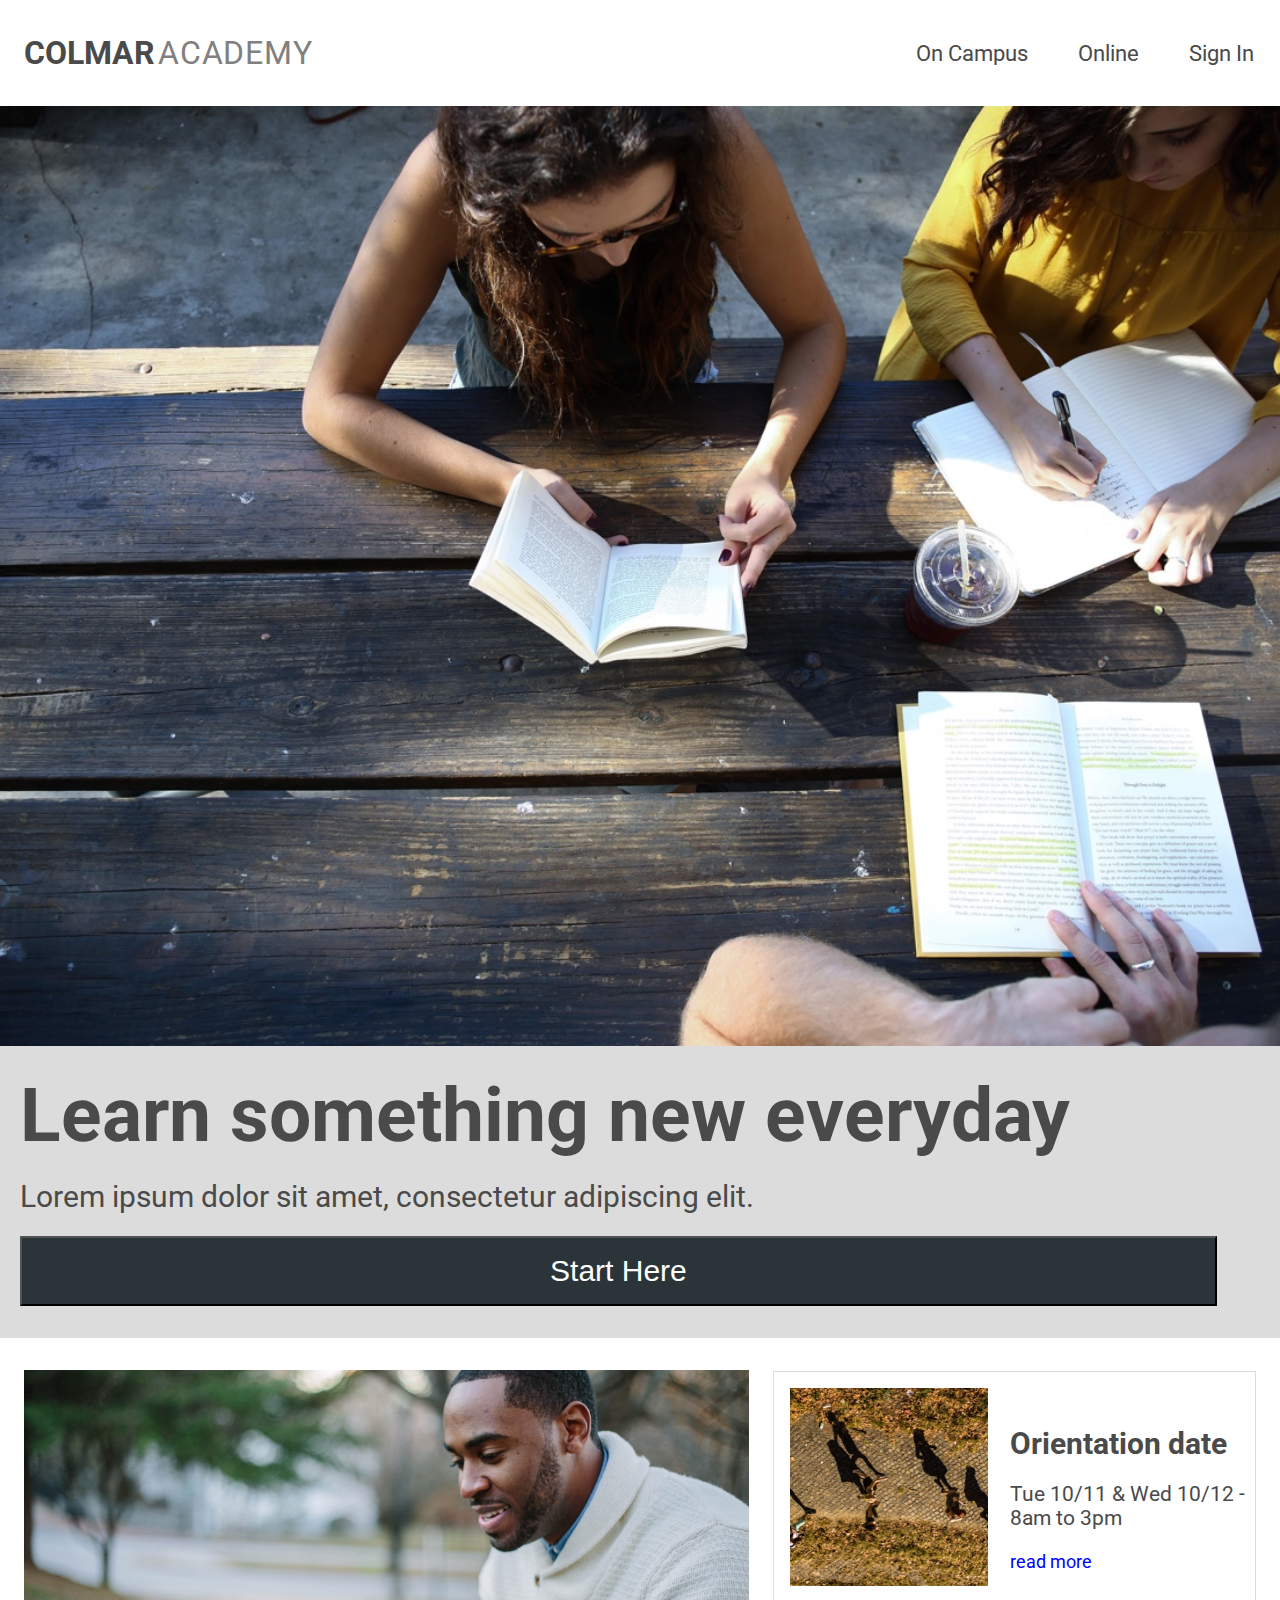
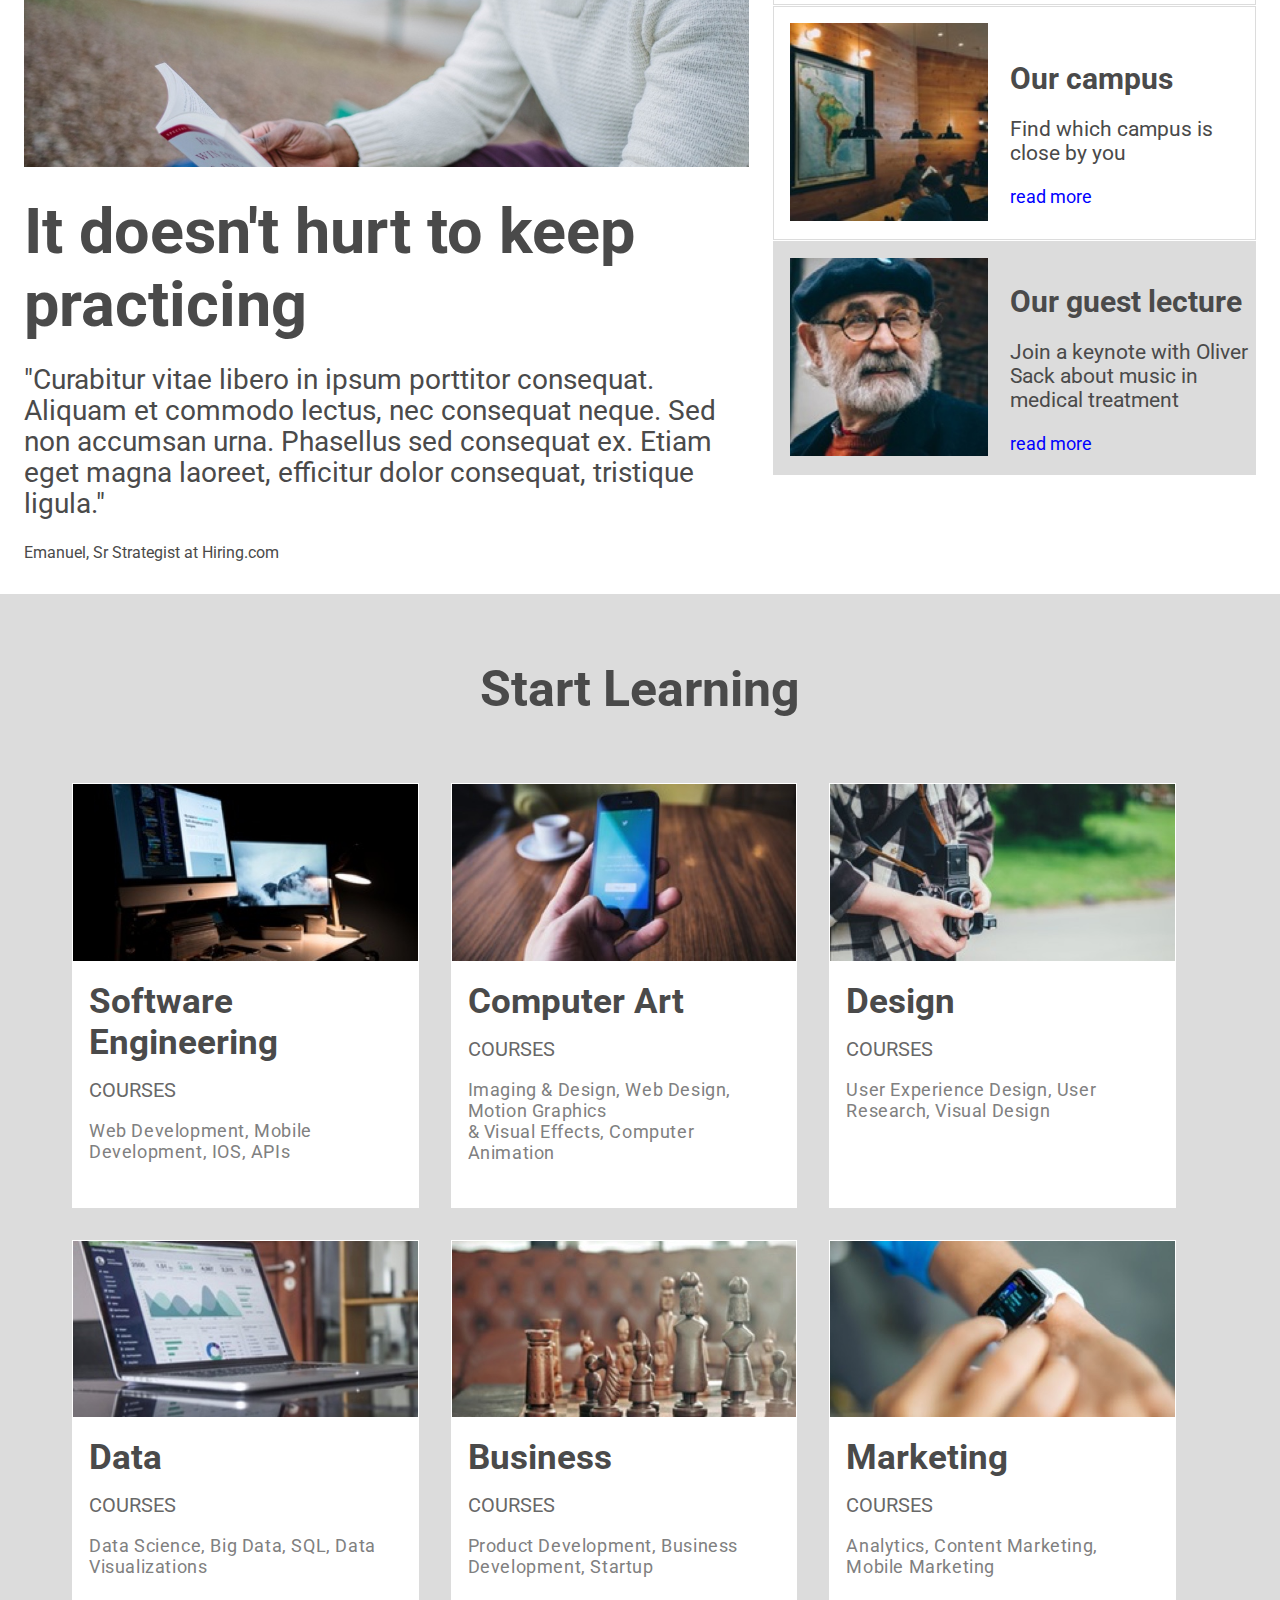
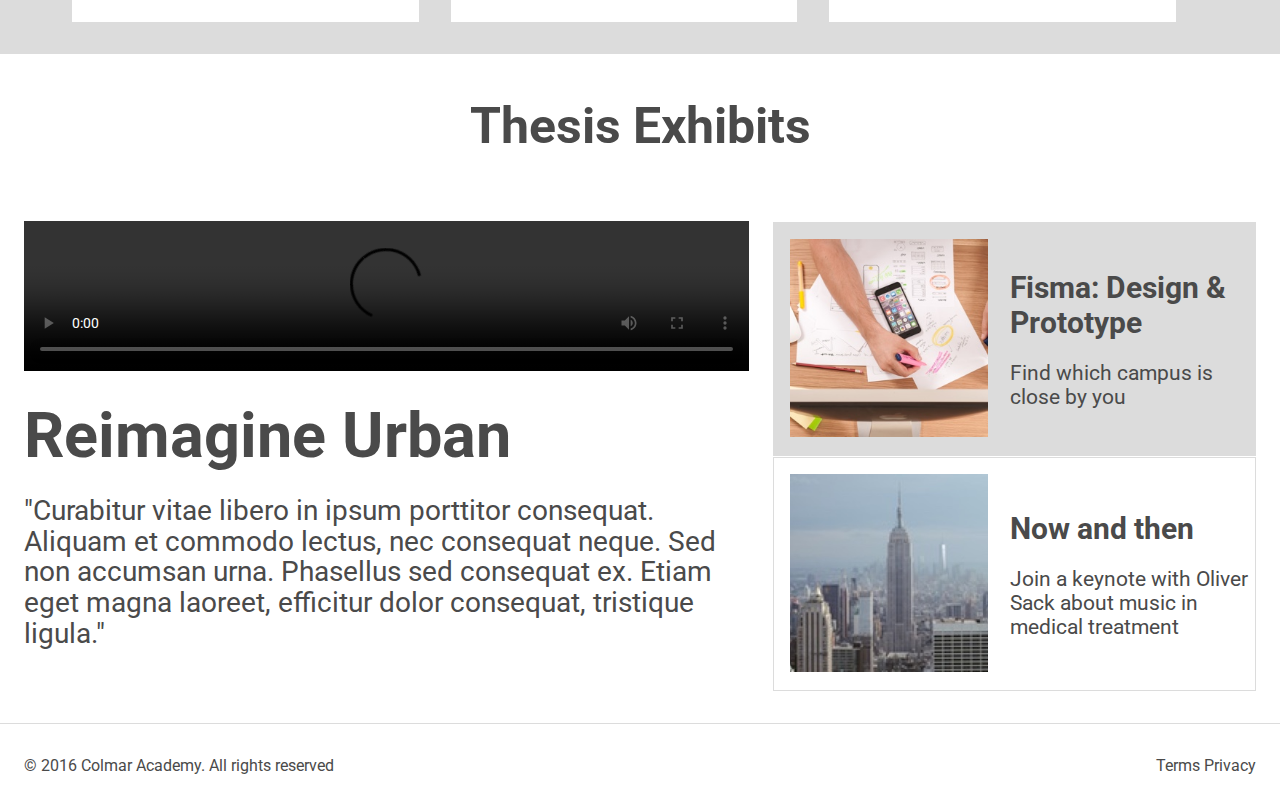
==== index.html @ 12da3f14 "first commit" ====
<!DOCTYPE html>
<html>
  <head>
    
    <title>Colmar Academy</title>
    <meta charset="UTF-8">
    <meta name="viewport" content="width=device-width,initial-scale=1">
  <link rel="stylesheet" href="style.css" type="text/css">
  <link href="https://fonts.googleapis.com/css?family=Roboto:100,300,400,500,700&display=swap" rel="stylesheet">
  </head>

  <body>
<div class="nav">
  <div class="nav-container">
    
<h1 class="nav-logo">
  COLMAR<span class="colmar-color">ACADEMY</span>
</h1>

      <ul>
       <li>On Campus</li>
       <li>Online</li>
       <li>Sign In</li>
      </ul>
    
</div>




<!--BANNER-->

   <div class="banner">
       <div class="banner-container">
           <div class="banner-image-box">
              <img class="banner-image" src="images/banner.jpg">
           </div>

           <div class="banner-text-box">
              <div>
                <h1 class="banner-text-title">Learn something new everyday</h1>
              </div>

              <div>
                <p class="banner-text-info">Lorem ipsum dolor sit amet, consectetur adipiscing elit.</p>
              </div>

              <div>
                <button class="banner-button">Start Here</button>
              </div> 
           </div>
       </div>
   </div>



<!--FIRST SECTION-->

<div class="first-section">
    <div class="first-section-container">
        <div class="subsection-one">
           <div class="subsection-one-img">
             <img class="info-main-image" src="images/information-main.jpg">
           </div>
           <div class="subsection-one-text">
               <div class="title-div">
                   <h1 class="text-title">It doesn't hurt to keep practicing</h1>
               </div>

               <div class="text-div">
                   <p class="text-info">"Curabitur vitae libero in ipsum porttitor consequat. Aliquam et commodo lectus, nec consequat neque. Sed non accumsan urna. Phasellus sed consequat ex. Etiam eget magna laoreet, efficitur dolor consequat, tristique ligula."</p>
               </div>

               <div class="person-div">
                   <p class="text-info-person">Emanuel, Sr Strategist at Hiring.com</p>
               </div>

           </div>
        </div>

        <div class="subsection-two">

          <div class="subsection-two-child border-one">
            
              <div class="subsection-child-img">
                <img class="sub-child-image" src="images/information-orientation.jpg">
                <img src="images/information-orientation-mobile.jpg"  class="sub-child-image-mobile">
              </div>
              <div class="subsection-child-text">
                  <div><h1 class="child-text-title">Orientation date</h1></div>
                  <div><p class="child-text-content">Tue 10/11 & Wed 10/12 - 8am to 3pm</p></div>
                  <div><a class="child-text-link" href="#">read more</a></div>
              </div>
          </div>
          
          <div class="subsection-two-child border-two">
            <div class="subsection-child-img">
              <img class="sub-child-image" src="images/information-campus.jpg">
              <img src="images/information-campus-mobile.jpg"  class="sub-child-image-mobile">
            </div>
            <div class="subsection-child-text">
                <div><h1 class="child-text-title">Our campus</h1></div>
                <div><p class="child-text-content">Find which campus is close by you</p></div>
                <div><a class="child-text-link" href="#">read more</a></div>
            </div>
        </div>

        <div class="subsection-two-child border-three">
            <div class="subsection-child-img">
              <img class="sub-child-image" src="images/information-guest-lecture.jpg">
              <img src="images/information-guest-lecture-mobile.jpg"  class="sub-child-image-mobile">
            </div>
            <div class="subsection-child-text">
                <div><h1 class="child-text-title">Our guest lecture</h1></div>
                <div><p class="child-text-content">Join a keynote with Oliver Sack about music in medical treatment</p></div>
                <div><a class="child-text-link" href="#">read more</a></div>
            </div>
        </div>
        </div>
    </div>
</div>

<!--SECOND SECTION-->

<div class="course">
  <div class="course-container">
    <div class="course-title">
     <h1 class="course-title-text">Start Learning</h1>
    </div>

    <div class="course-cards">

      <div class="cards-one">

        <div class="card">
          <div class="card-image">
            <img class="card-img" src="images/course-software.jpg">
          </div>
          <div class="card-caption">
            <div class="caption-title">
              <h1 class="caption-title-text">Software Engineering</h1>
            </div>
            <div class="caption-sub-title">
             <p class="caption-subtitle-text">COURSES</p>
            </div>

            <div class="caption-description">
             <p class="caption-description-text">Web Development, Mobile Development, IOS, APIs</p>
            </div>

          </div> 
        </div>


        <div class="card">
          <div class="card-image">
            <img class="card-img" src="images/course-computer-art.jpg">
          </div>
          <div class="card-caption">
            <div class="caption-title">
              <h1 class="caption-title-text" >Computer Art</h1>
            </div>
            <div class="caption-sub-title">
             <p class="caption-subtitle-text">COURSES</p>
            </div>

            <div class="caption-description">
             <p class="caption-description-text">Imaging & Design, Web Design, Motion Graphics <br> & Visual Effects, Computer Animation</p>
            </div>

          </div> 
        </div>


        <div class="card">
          <div class="card-image">
            <img class="card-img" src="images/course-design.jpg">
          </div>
          <div class="card-caption">
            <div class="caption-title">
              <h1 class="caption-title-text" >Design</h1>
            </div>
            <div class="caption-sub-title">
             <p class="caption-subtitle-text">COURSES</p>
            </div>

            <div class="caption-description">
             <p class="caption-description-text">User Experience Design, User Research, Visual Design</p>
            </div>

          </div> 
        </div>

      </div>

      <div class="cards-two">


        <div class="card">
          <div class="card-image">
            <img class="card-img" src="images/course-data.jpg">
          </div>
          <div class="card-caption">
            <div class="caption-title">
              <h1 class="caption-title-text" >Data</h1>
            </div>
            <div class="caption-sub-title">
             <p class="caption-subtitle-text">COURSES</p>
            </div>

            <div class="caption-description">
             <p class="caption-description-text">Data Science, Big Data, SQL, Data Visualizations</p>
            </div>

          </div> 
        </div>

        <div class="card">
          <div class="card-image">
            <img class="card-img" src="images/course-business.jpg">
          </div>
          <div class="card-caption">
            <div class="caption-title">
              <h1 class="caption-title-text" >Business</h1>
            </div>
            <div class="caption-sub-title">
             <p class="caption-subtitle-text">COURSES</p>
            </div>

            <div class="caption-description">
             <p class="caption-description-text">Product Development, Business Development, Startup</p>
            </div>

          </div> 
        </div>

        <div class="card">
          <div class="card-image">
            <img class="card-img" src="images/course-marketing.jpg">
          </div>
          <div class="card-caption">
            <div class="caption-title">
              <h1 class="caption-title-text" >Marketing</h1>
            </div>
            <div class="caption-sub-title">
             <p class="caption-subtitle-text">COURSES</p>
            </div>

            <div class="caption-description">
             <p class="caption-description-text">Analytics, Content Marketing, Mobile Marketing</p>
            </div>

          </div> 
        </div>

      </div>
    </div>
  </div>
</div>




<!--VIDEO SECTION-->

<div class="first-section">
  
  <div class="course-title">
    <h1 class="course-title-text bottom-course">Thesis Exhibits</h1>
   </div>
  
  <div class="first-section-container">
      <div class="video-section">
         <div class="subsection-one-img">
           <video  class="video" src="images/thesis.mp4" controls> </video>
         </div>
         <div class=" video-section-subtext ">
             <div class="title-div">
                 <h1 class="text-title">Reimagine Urban</h1>
             </div>

             <div class="text-div">
                 <p class="text-info">"Curabitur vitae libero in ipsum porttitor consequat. Aliquam et commodo lectus, nec consequat neque. Sed non accumsan urna. Phasellus sed consequat ex. Etiam eget magna laoreet, efficitur dolor consequat, tristique ligula."</p>
             </div>

  
         </div>
      </div>

      <div class="video-section-text">
        
        <div class="subsection-two-child  border-three">
          <div class="subsection-child-img">
            <img class="sub-child-image" src="images/thesis-fisma.jpg">
          </div>
          <div class="subsection-child-text">
              <div><h1 class="child-text-title">Fisma: Design & Prototype</h1></div>
              <div><p class="child-text-content">Find which campus is close by you</p></div>
              
          </div>
      </div>

      <div class="subsection-two-child border-two">
          <div class="subsection-child-img">
            <img class="sub-child-image" src="images/thesis-now-and-then.jpg">
          </div>
          <div class="subsection-child-text">
              <div><h1 class="child-text-title">Now and then</h1></div>
              <div><p class="child-text-content">Join a keynote with Oliver Sack about music in medical treatment</p></div>
              
          </div>
      </div>
      </div>
  </div>
</div>


<!--Footer-->

<div class="footer">
  <div class="footer-container">
    <div class="copyright">
      <p class="copyright-text">&copy; 2016 Colmar Academy. All rights reserved</p>
    </div>
    <div class="terms">
      <p class="terms-text">Terms Privacy</p>
    </div>
  </div>
</div>
  </body>
</html>
---- style.css ----
body{
    margin: 0 auto;
    box-sizing: border-box;
    font-family: roboto;
    color: #4a4a4a;
}

/* NAV */

.nav{
    background-color: #ffffff;
    
}

.nav-container{
    padding: 34px 24px;
    display: flex;
    justify-content: space-between;
    overflow: hidden;
    position: fixed;
    top: 0;
    background-color: #ffffff;
    width: 100%;
   
}

.nav-logo{
    display: flex;
    justify-content: center;
    align-items: center;
}

.colmar-color{
    color: grey;
    font-weight: 400;
    letter-spacing: 0.8px;
    padding-left: 3px;
}

.nav-logo{
    margin: 0;
}

ul{
    display: flex;
    justify-content: center;
    align-items: center;
    padding: 0;
    margin: 0;
}

li{
    list-style: none;
    font-size: 22px;
    padding-right: 50px;
    margin: 0;
}


@media(max-width: 900px){
li{
    font-size: 18px;
    padding-left: 16px;
}

.nav-logo{
    font-size: 20px;
}
}

@media(max-width: 375px){
    ul{
        display: none;
    }

}


/* BANNER */

.banner{
    background-color: gainsboro;

}

.banner-container{
    padding: 32px 24px;
    display: flex;
    flex-direction: row;
    margin-top:100px;
}


.banner-image{
    width: 100%;
}

.banner-image-box{
 width: 60%;
 padding-right: 24px;
}

.banner-text-box{
    width: 40%;
    padding-left: 24px;
    display: flex;
    flex-direction: column;
    justify-content: center;
}

.banner-text-title{
font-size: 75px;
margin-bottom: 0px;
line-height: 0.9;
}

.banner-text-info{
 font-size: 44px;
 margin-top: 40px;
 line-height: 1;
}

.banner-button{
padding: 16px 0px;
font-size: 30px;
color: #ffffff;
background-color: #2a3439;
width: 80%;
}

@media(max-width: 1330px){
    
    .banner-container{
        flex-direction: column;
        padding: 0;
        
    }
    .banner-image-box{
        width: 100%;
        padding: 0;
        margin: 0;
    }

    .banner-text-box{
        width: 100%;
        padding: 32px 20px;
        margin: 0;
    }
    .banner-text-title, .banner-text-info{
      margin: 0;
    }


    
    .banner-text-info{
        padding: 32px 0 24px 0;
        font-size: 30px;
    }


    .banner-button{
        width: 93.5%;
    }
    

}




/* SECTION */

.first-section{
 background-color: #ffffff;
}

.first-section-container{
 padding: 32px 24px 32px 24px;
 display: flex;
}

.subsection-one, .video-section{
 width: 60%;
 margin-right: 24px;
}


.text-title{
font-size: 63px;
font-weight: 700;
margin: 0;
}

.text-info{
margin: 0;
font-size: 28px;
line-height: 1.1;
}

.text-info-person{
margin-bottom: 0px;
}

.title-div, .text-div{
  margin: 24px 0;
}

.subsection-two, .video-section-text{
 width: 40%;
display: flex;
flex-direction: column;
margin: 0;
}

.info-main-image{
 width: 100%;
  
}


.subsection-two-child{
display: flex;
flex-direction: row;
align-items: center;
}

.subsection-child{
width: 35%;
}

.subsection-child-text{
    width: 65%;

}

.child-text-title{
    font-size: 30px;
}

.child-text-content{
    font-size: 21px;
    
}

.child-text-link{
    text-decoration: none;
    color: blue;
    font-size: 18px;
}

.sub-child-image{
    width: 90%;
}

.border-one, .border-two, .border-three { 
 border: 1px solid gainsboro;
 padding-top: 16px;
 padding-bottom: 14px;
 padding-left: 16px;
 margin-top: 1px;
}

.border-three{
    background-color: gainsboro;
}


@media(min-width: 1024px){
    .sub-child-image-mobile{
        display: none;
    }
}
@media(max-width: 1024px){
    .subsection-one{
        display: none;
    }

    .subsection-two{
        width: 100%;
    }

    .subsection-two-child{
        flex-direction: column;
        align-items: stretch;
    }

    .subsection-child-image{
      width: 100%;
    }

    .subsection-child-text{
      width: 100%;
    }

    .sub-child-image-mobile{
        width: 100%;
    }

    .sub-child-image{
        display: none;
    }
     
    .border-one, .border-two, .border-three{
        padding: 16px;
        margin-top: 20px;
    }

    .banner-text-title{
     font-size: 30px;
    }

    .banner-text-info{
        font-size: 22px;
    }
}

/* CARDS */


.course{
    background-color: gainsboro;
}

.course-container{
    padding:32px 72px;
}

.course-title-text{
    font-size: 50px;
    text-align: center;
}

.course-cards{
    display: flex;
    flex-direction: column;
    justify-content: center;
}

.cards-one, .cards-two{
    display: flex;
    flex-direction: row;
    justify-content: center;
   
}


.card{
 border: solid 1px #ffffff;
 margin-top: 32px;
 margin-right: 32px;
 background-color: #ffffff;
}
.card-img{
    width: 100%; 
  
    margin: 0;
}

.card-caption{
    padding: 16px 20px 24px 16px;
      
}



.caption-title-text{
    margin: 0;
    font-size: 35px;
}

.caption-subtitle-text{
    margin: 15px 0;
    font-size: 20px;
    color:#686868;
}

.caption-description-text{
    margin-bottom: 20px;
    font-size: 18px;
    letter-spacing: 0.6px;
    color: #808080;
}


.video{
    width: 100%;
}


.bottom-course{
    padding-top: 10px;
}

/* card media query */
@media(max-width: 1000px){

.course-container{
    padding: 0;
}

.course-title{
    padding-top: 20px;
}

.card{
    margin: 20px 0 0 0;
    
}
.card-caption{
  padding: 0;  
}

.course-cards{
 flex-direction: column;
 justify-content: center;

}

 
 .caption-sub-title, .caption-description, .card-image{
     display: none;
 }

 

 .cards-one, .cards-two{ 
    flex-direction: column;  
    
}

.caption-title-text{
    text-align: center;
}

.caption-title{
    padding: 10px 0px;
    background-color: grey;
    color: #ffffff;
}

}

/*video*/

@media(max-width: 1000px){
    
    .video-section{
        width: 100%;
        padding: 0;
        margin: 0;
    }


    .video-section-subtext{
        display: none;
    }
    .video-section-text{
        display: none;
    }

    .course-title{
        margin: 0;
    }
}




/* FOOTER */


.footer{
 border-top: 1px solid gainsboro;
 background-color: #ffffff;
}
.footer-container{
  padding: 16px 24px;
  display: flex;
  justify-content: space-between;
}
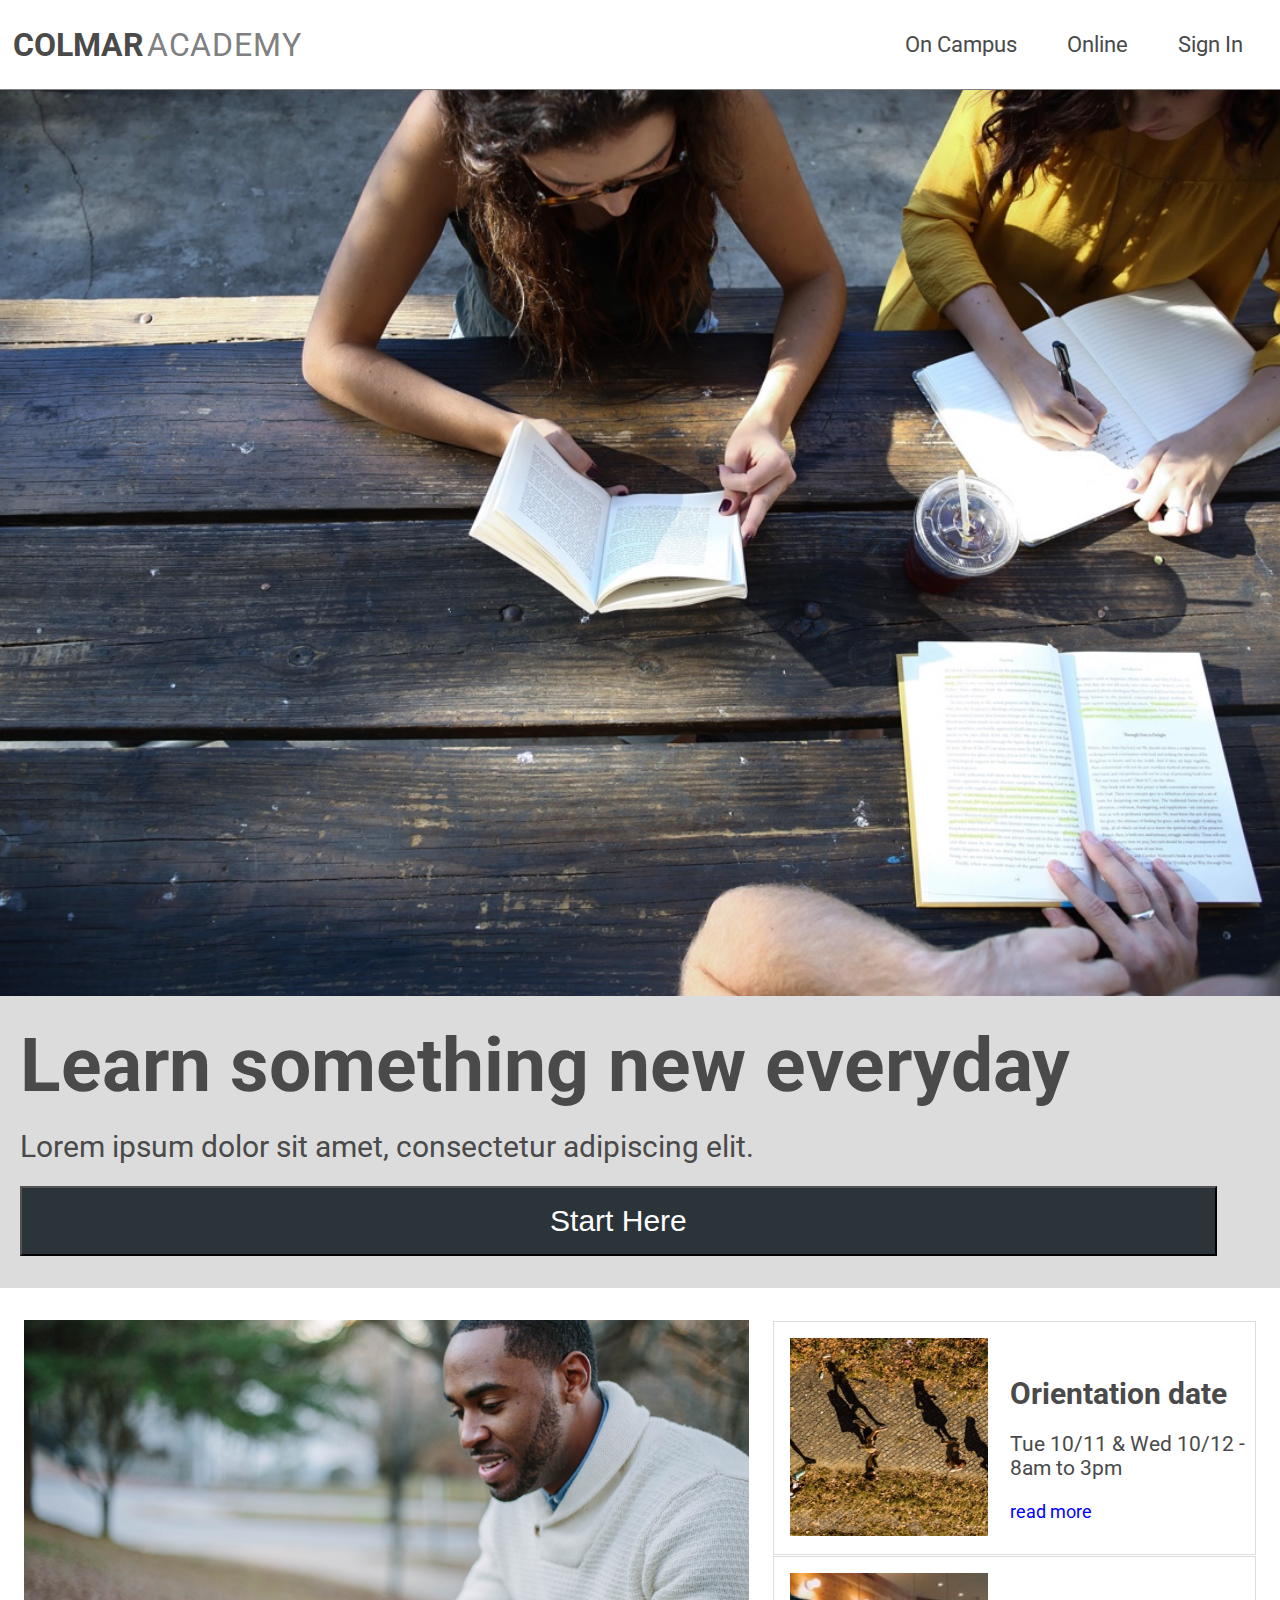
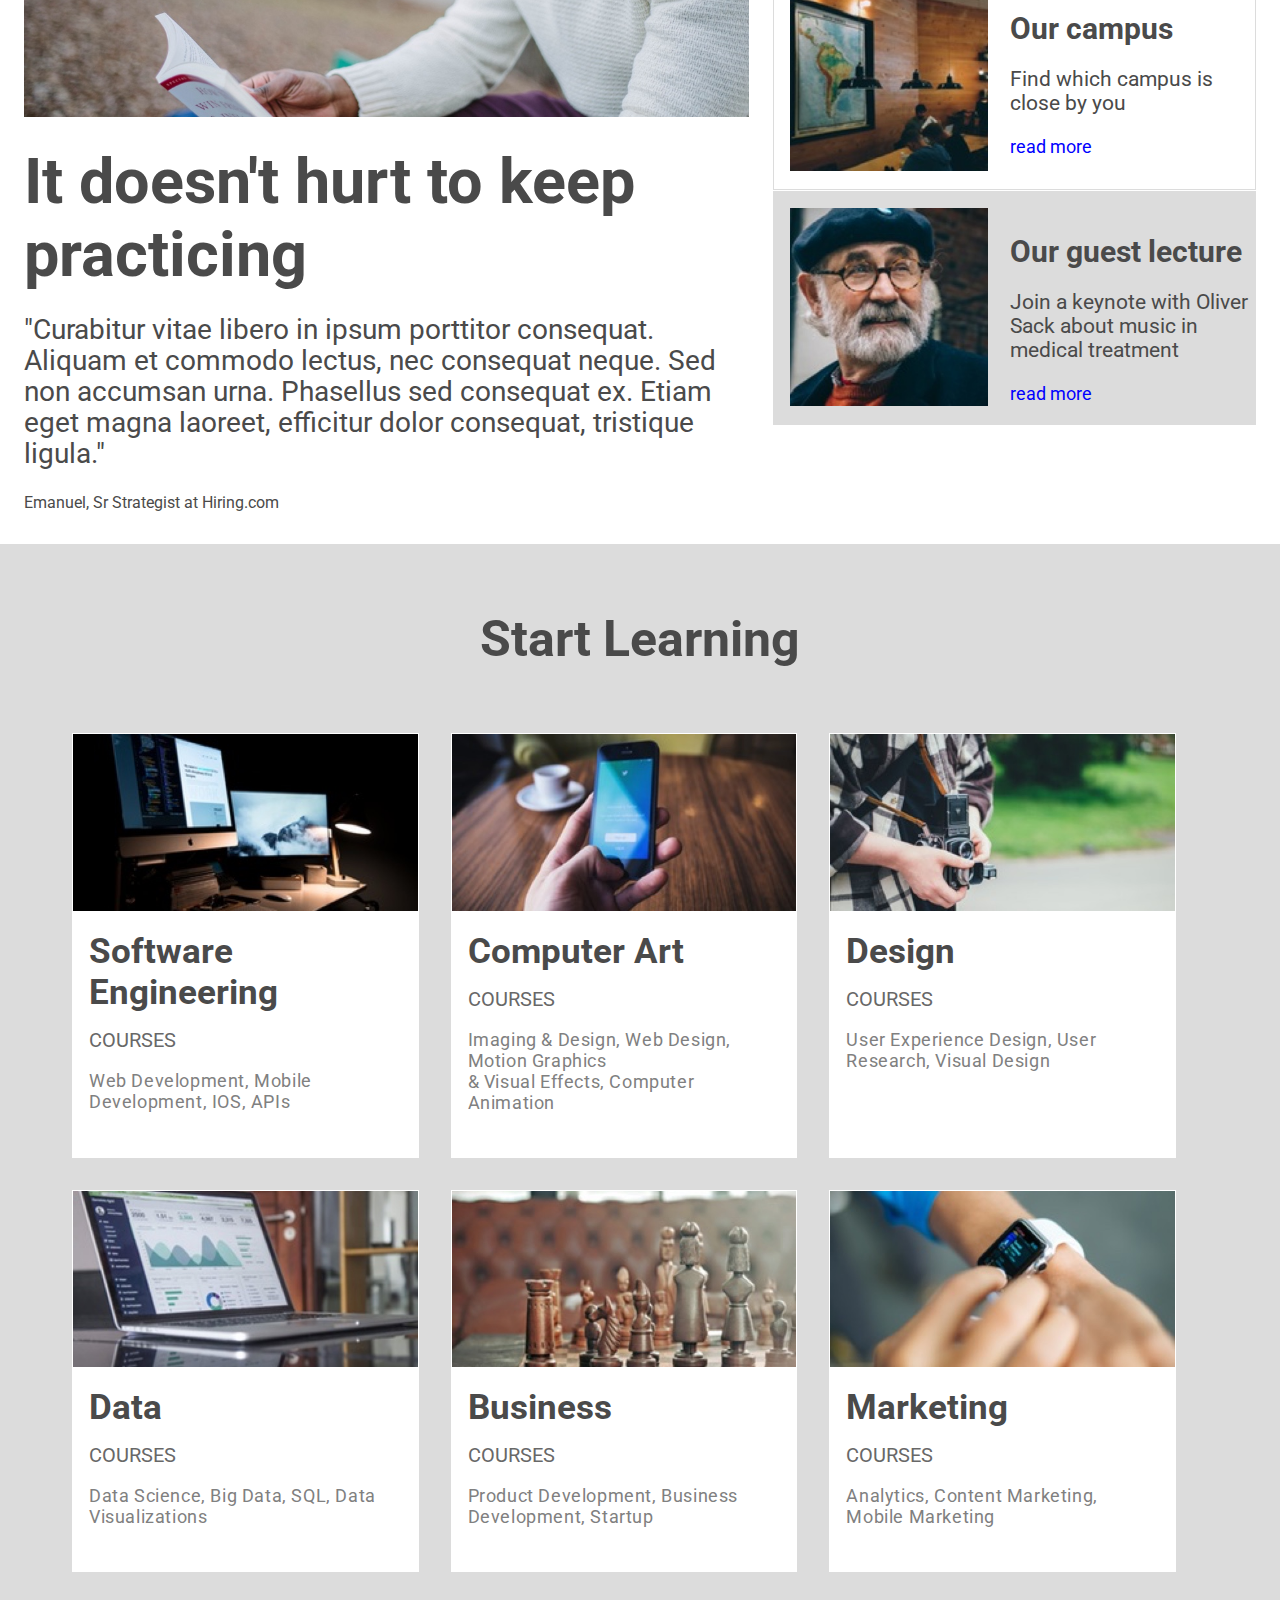
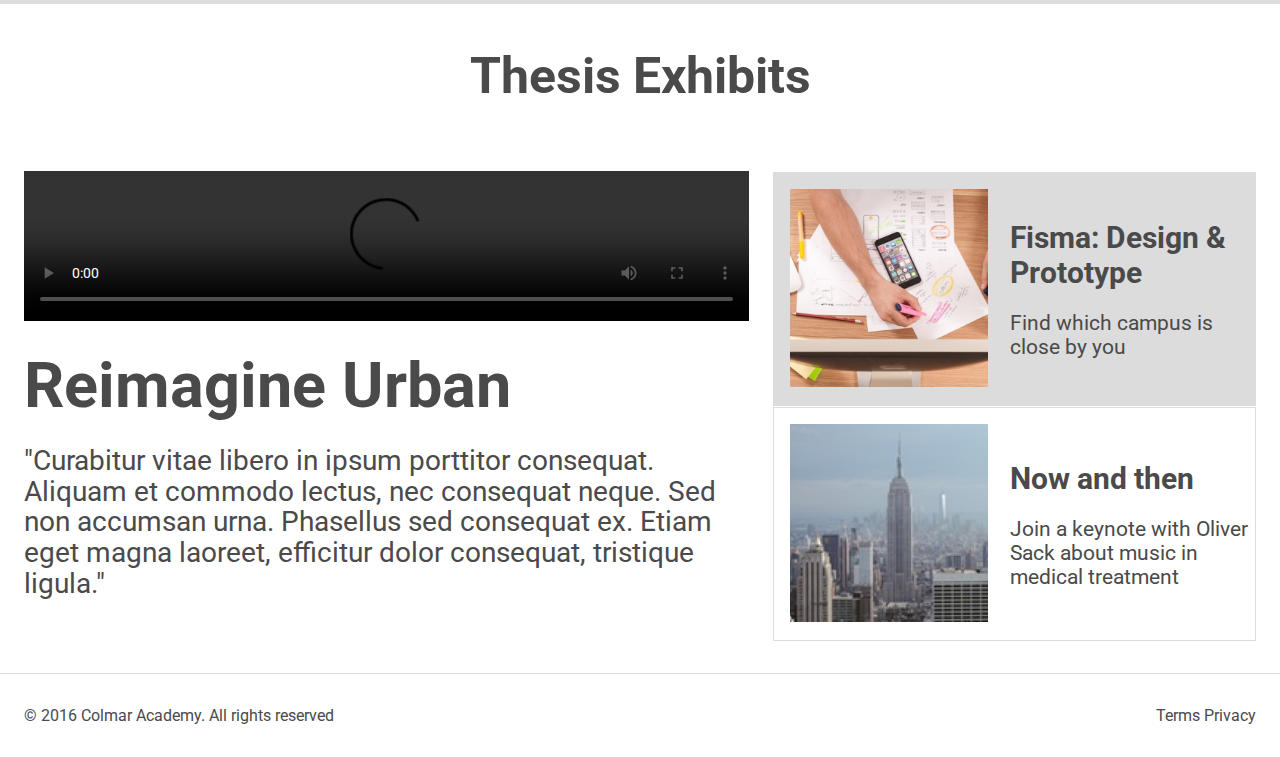
==== commit 3bba1eaf: "minor effects" ====
--- a/index.html
+++ b/index.html
@@ -18,8 +18,8 @@
 </h1>
 
       <ul>
-       <li>On Campus</li>
-       <li>Online</li>
+       <li><a href="#campus">On Campus</a></li>
+       <li><a href="#online">Online</a></li>
        <li>Sign In</li>
       </ul>
     
@@ -78,11 +78,11 @@
            </div>
         </div>
 
-        <div class="subsection-two">
+        <div  class="subsection-two">
 
           <div class="subsection-two-child border-one">
             
-              <div class="subsection-child-img">
+              <div  id="campus" class="subsection-child-img">
                 <img class="sub-child-image" src="images/information-orientation.jpg">
                 <img src="images/information-orientation-mobile.jpg"  class="sub-child-image-mobile">
               </div>
@@ -93,7 +93,7 @@
               </div>
           </div>
           
-          <div class="subsection-two-child border-two">
+          <div id="online" class="subsection-two-child border-two">
             <div class="subsection-child-img">
               <img class="sub-child-image" src="images/information-campus.jpg">
               <img src="images/information-campus-mobile.jpg"  class="sub-child-image-mobile">
--- a/style.css
+++ b/style.css
@@ -9,11 +9,11 @@
 
 .nav{
     background-color: #ffffff;
-    
+    overflow: hidden;
 }
 
 .nav-container{
-    padding: 34px 24px;
+    padding: 2% 1%;
     display: flex;
     justify-content: space-between;
     overflow: hidden;
@@ -21,7 +21,12 @@
     top: 0;
     background-color: #ffffff;
     width: 100%;
-   
+    border-bottom: 1px solid grey;
+}
+
+a{
+    text-decoration: none;
+    color: #4a4a4a;
 }
 
 .nav-logo{
@@ -56,6 +61,11 @@
     margin: 0;
 }
 
+a:hover{
+    cursor: pointer;
+    color: green;
+}
+
 
 @media(max-width: 900px){
 li{
@@ -69,9 +79,19 @@
 }
 
 @media(max-width: 375px){
-    ul{
+   li{
+       font-size: 16px;
+   }
+
+    .nav-logo{
         display: none;
     }
+  
+    .nav-container{
+        border-bottom: none;
+        padding-top: 2%;
+    }
+
 
 }
 
@@ -87,7 +107,7 @@
     padding: 32px 24px;
     display: flex;
     flex-direction: row;
-    margin-top:100px;
+    margin-top:95px;
 }
 
 
@@ -128,12 +148,17 @@
 width: 80%;
 }
 
+.banner-button:hover{
+    cursor: pointer;
+    background-color: green;
+}
+
 @media(max-width: 1330px){
     
     .banner-container{
         flex-direction: column;
         padding: 0;
-        
+        margin-top: 50px;
     }
     .banner-image-box{
         width: 100%;
@@ -160,7 +185,10 @@
 
     .banner-button{
         width: 93.5%;
-    }
+        
+    }
+
+    
     
 
 }
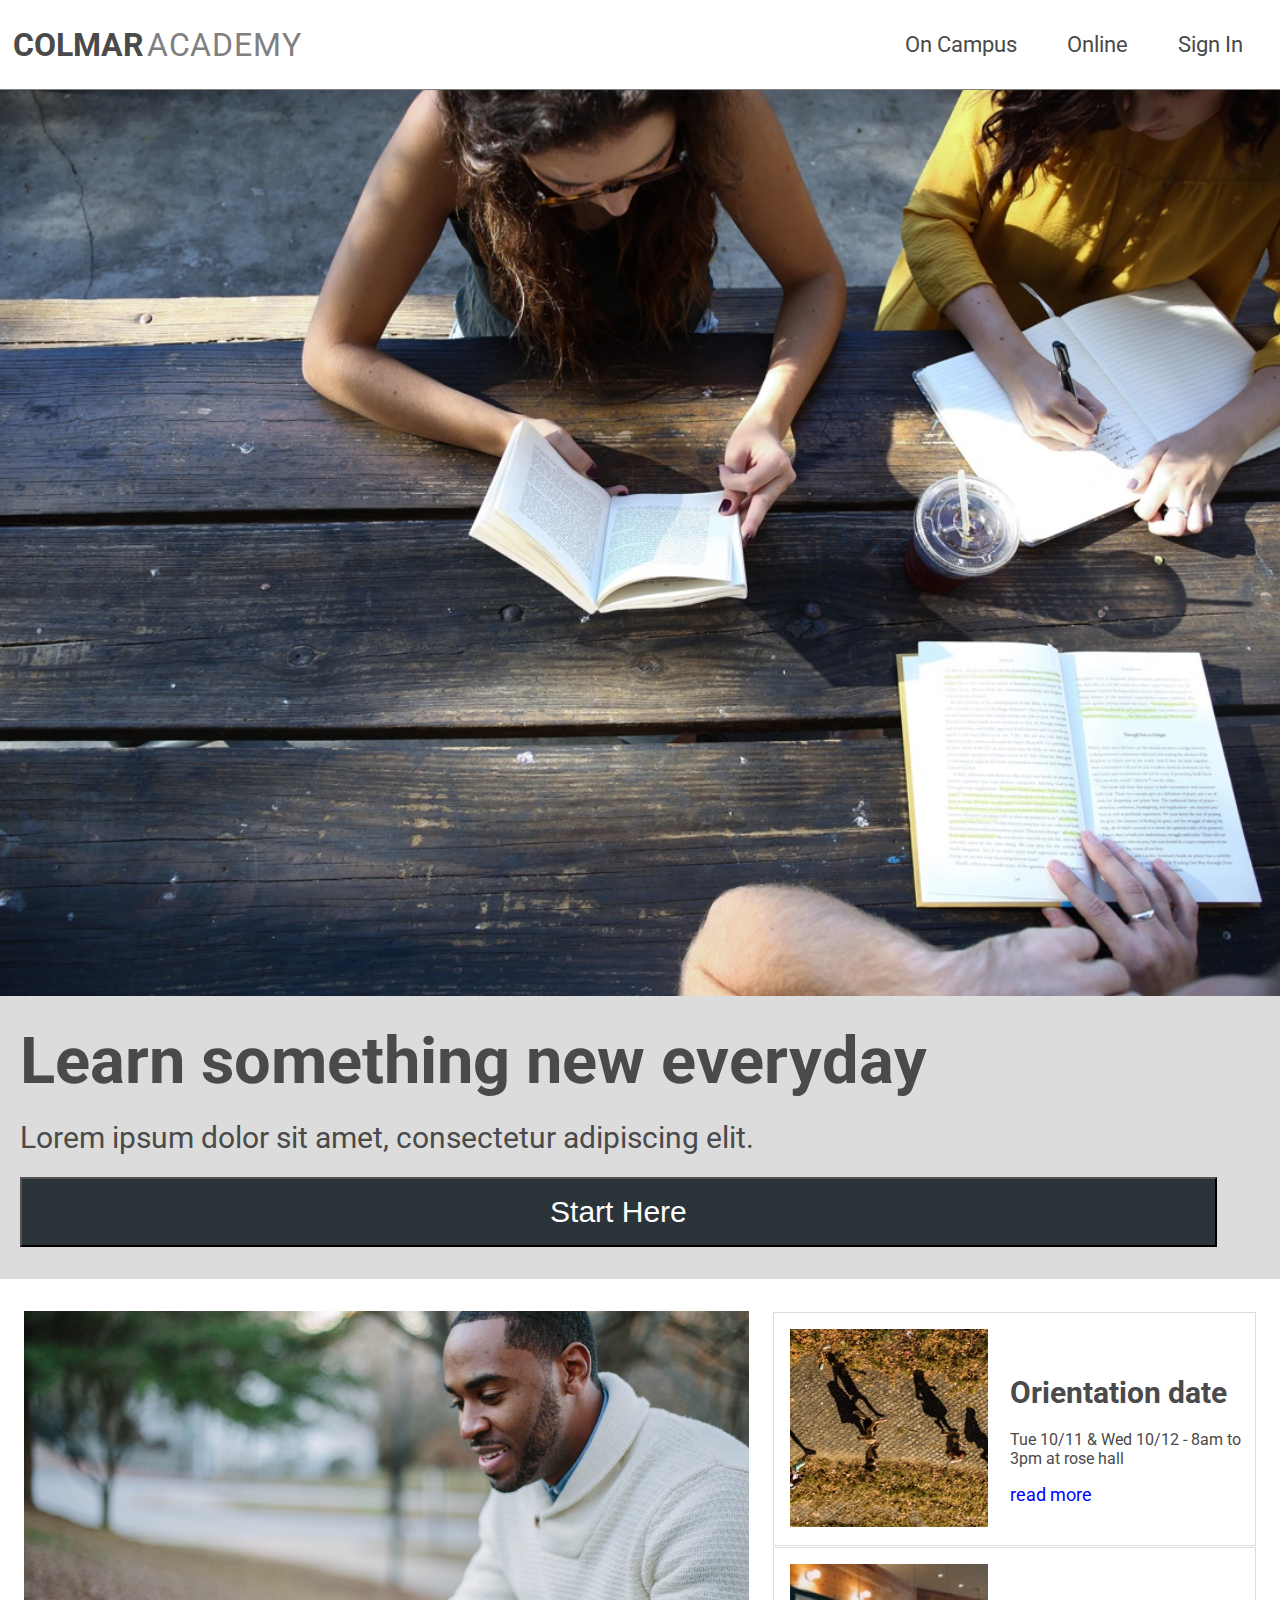
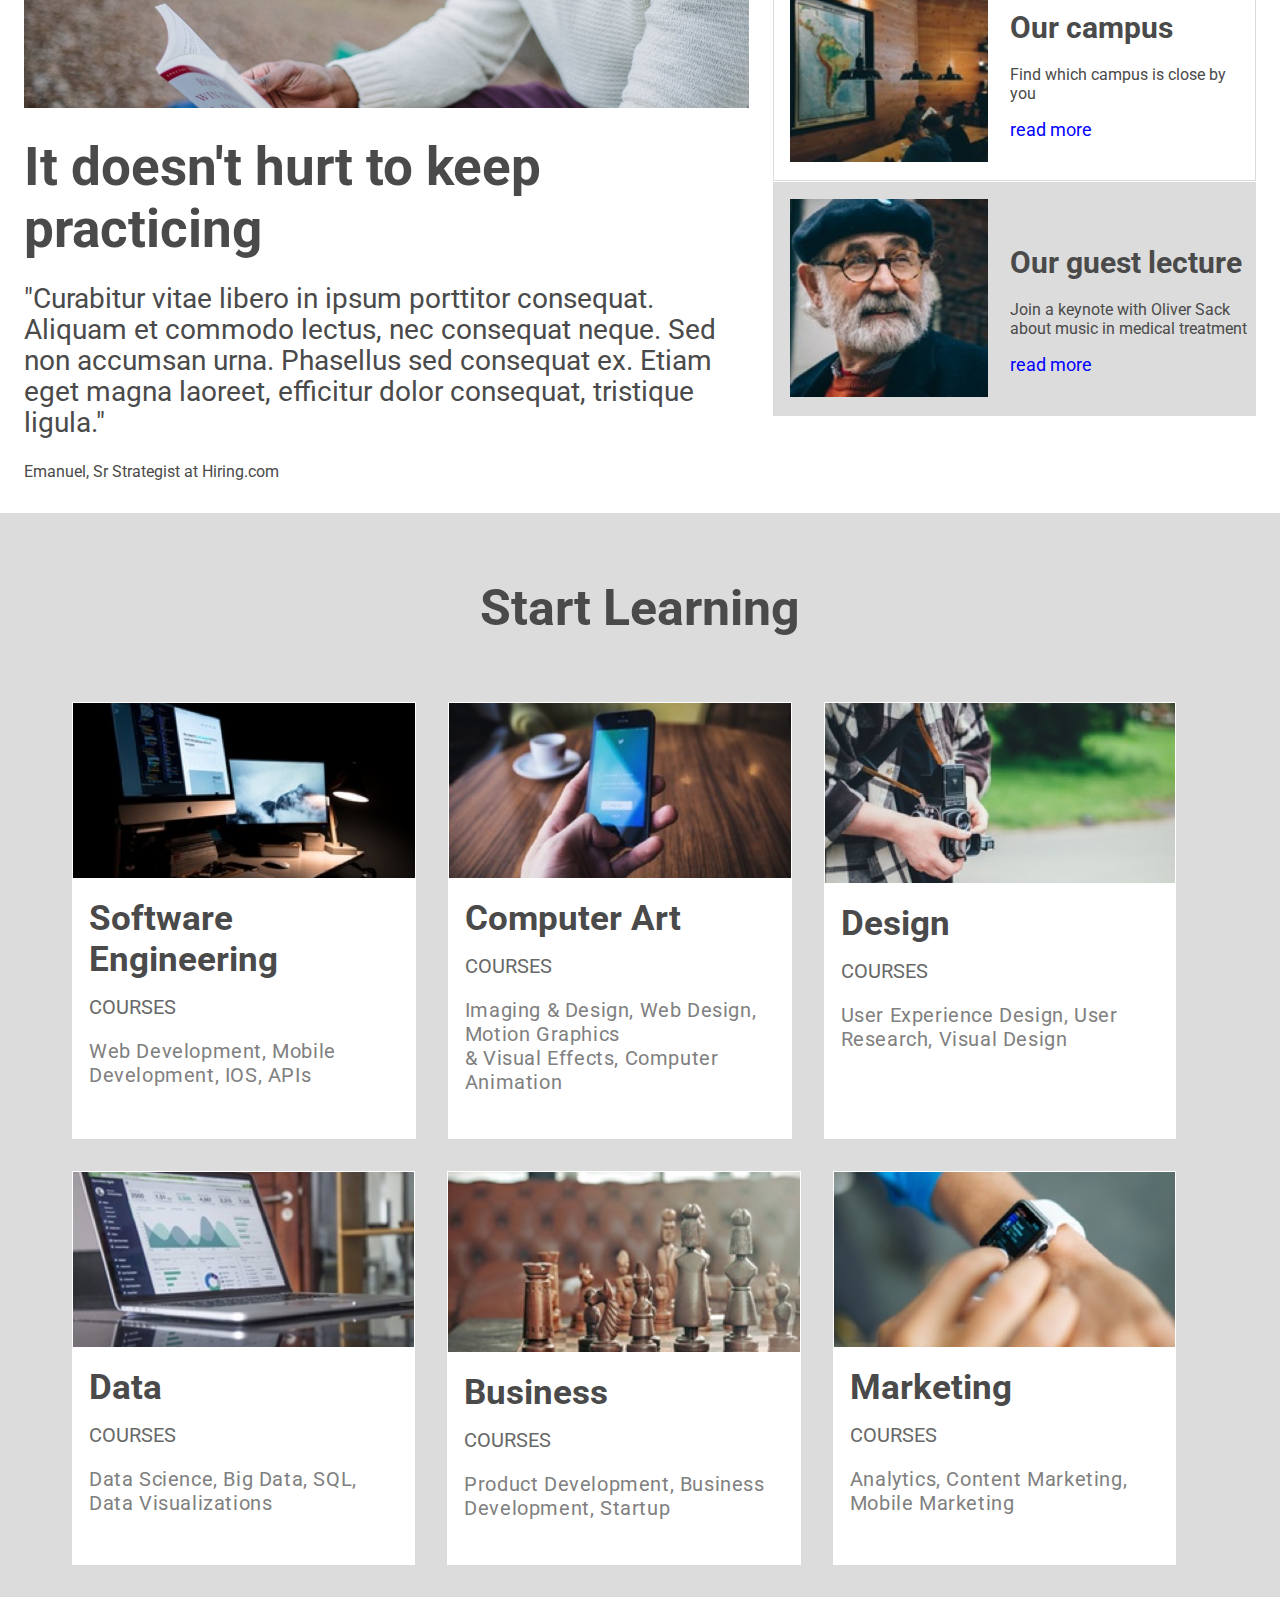
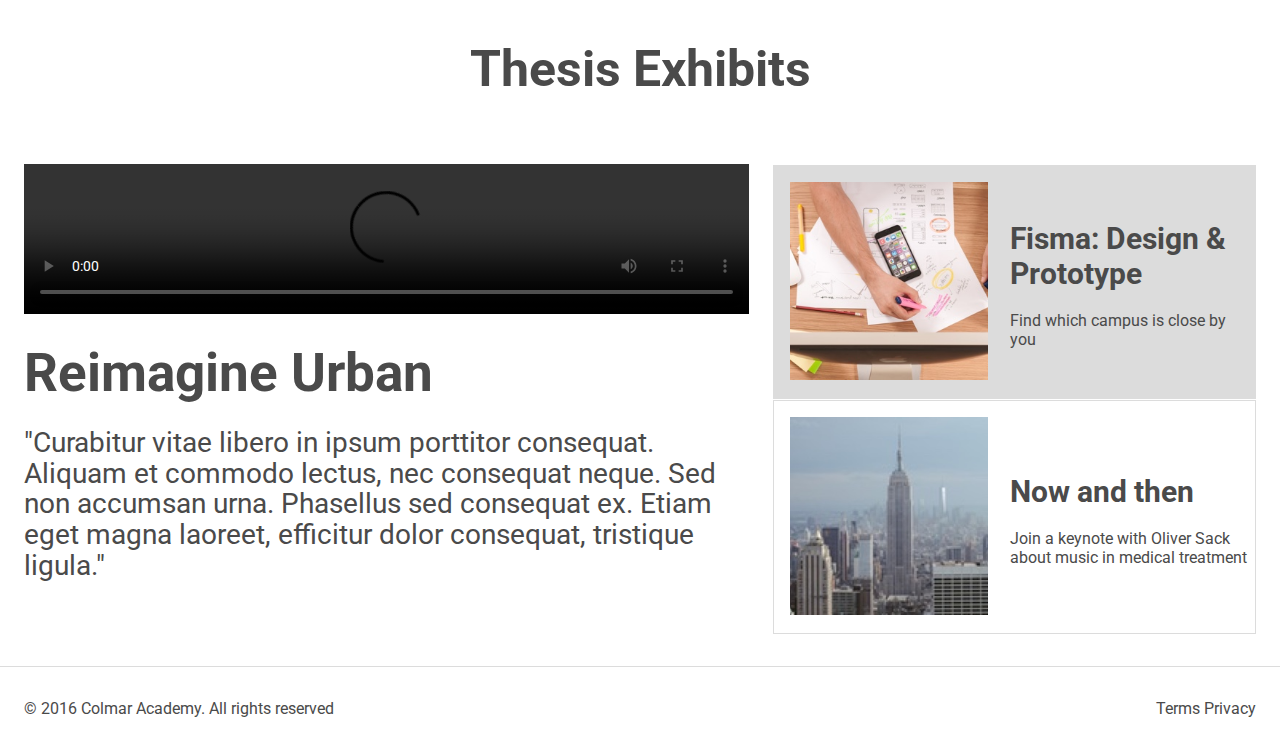
==== commit 25a02b23: "again" ====
--- a/index.html
+++ b/index.html
@@ -88,7 +88,7 @@
               </div>
               <div class="subsection-child-text">
                   <div><h1 class="child-text-title">Orientation date</h1></div>
-                  <div><p class="child-text-content">Tue 10/11 & Wed 10/12 - 8am to 3pm</p></div>
+                  <div><p class="child-text-content">Tue 10/11 & Wed 10/12 - 8am to 3pm at rose hall</p></div>
                   <div><a class="child-text-link" href="#">read more</a></div>
               </div>
           </div>
--- a/style.css
+++ b/style.css
@@ -129,13 +129,14 @@
 }
 
 .banner-text-title{
-font-size: 75px;
+font-size: 65px;
 margin-bottom: 0px;
 line-height: 0.9;
+
 }
 
 .banner-text-info{
- font-size: 44px;
+ font-size: 35px;
  margin-top: 40px;
  line-height: 1;
 }
@@ -214,7 +215,7 @@
 
 
 .text-title{
-font-size: 63px;
+font-size: 53px;
 font-weight: 700;
 margin: 0;
 }
@@ -266,7 +267,7 @@
 }
 
 .child-text-content{
-    font-size: 21px;
+    font-size: 16px;
     
 }
 
@@ -404,7 +405,7 @@
 
 .caption-description-text{
     margin-bottom: 20px;
-    font-size: 18px;
+    font-size: 20px;
     letter-spacing: 0.6px;
     color: #808080;
 }
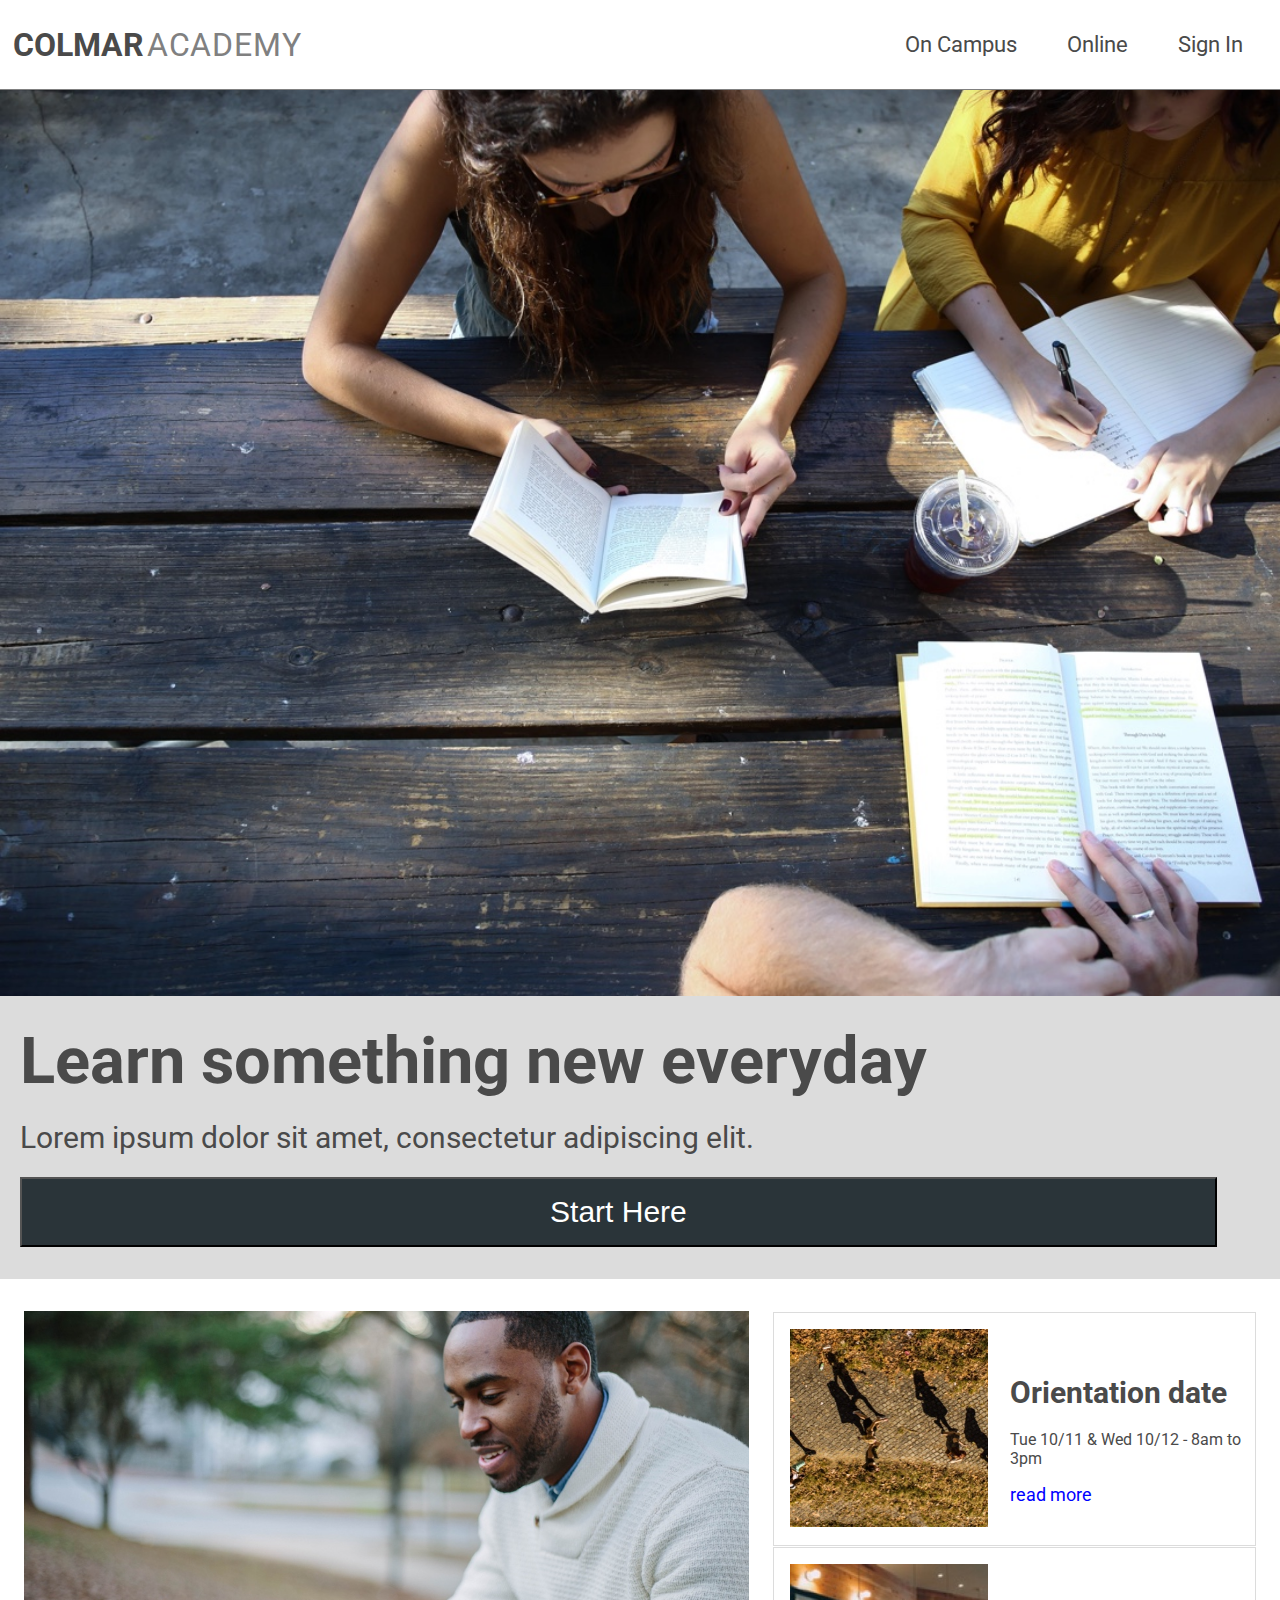
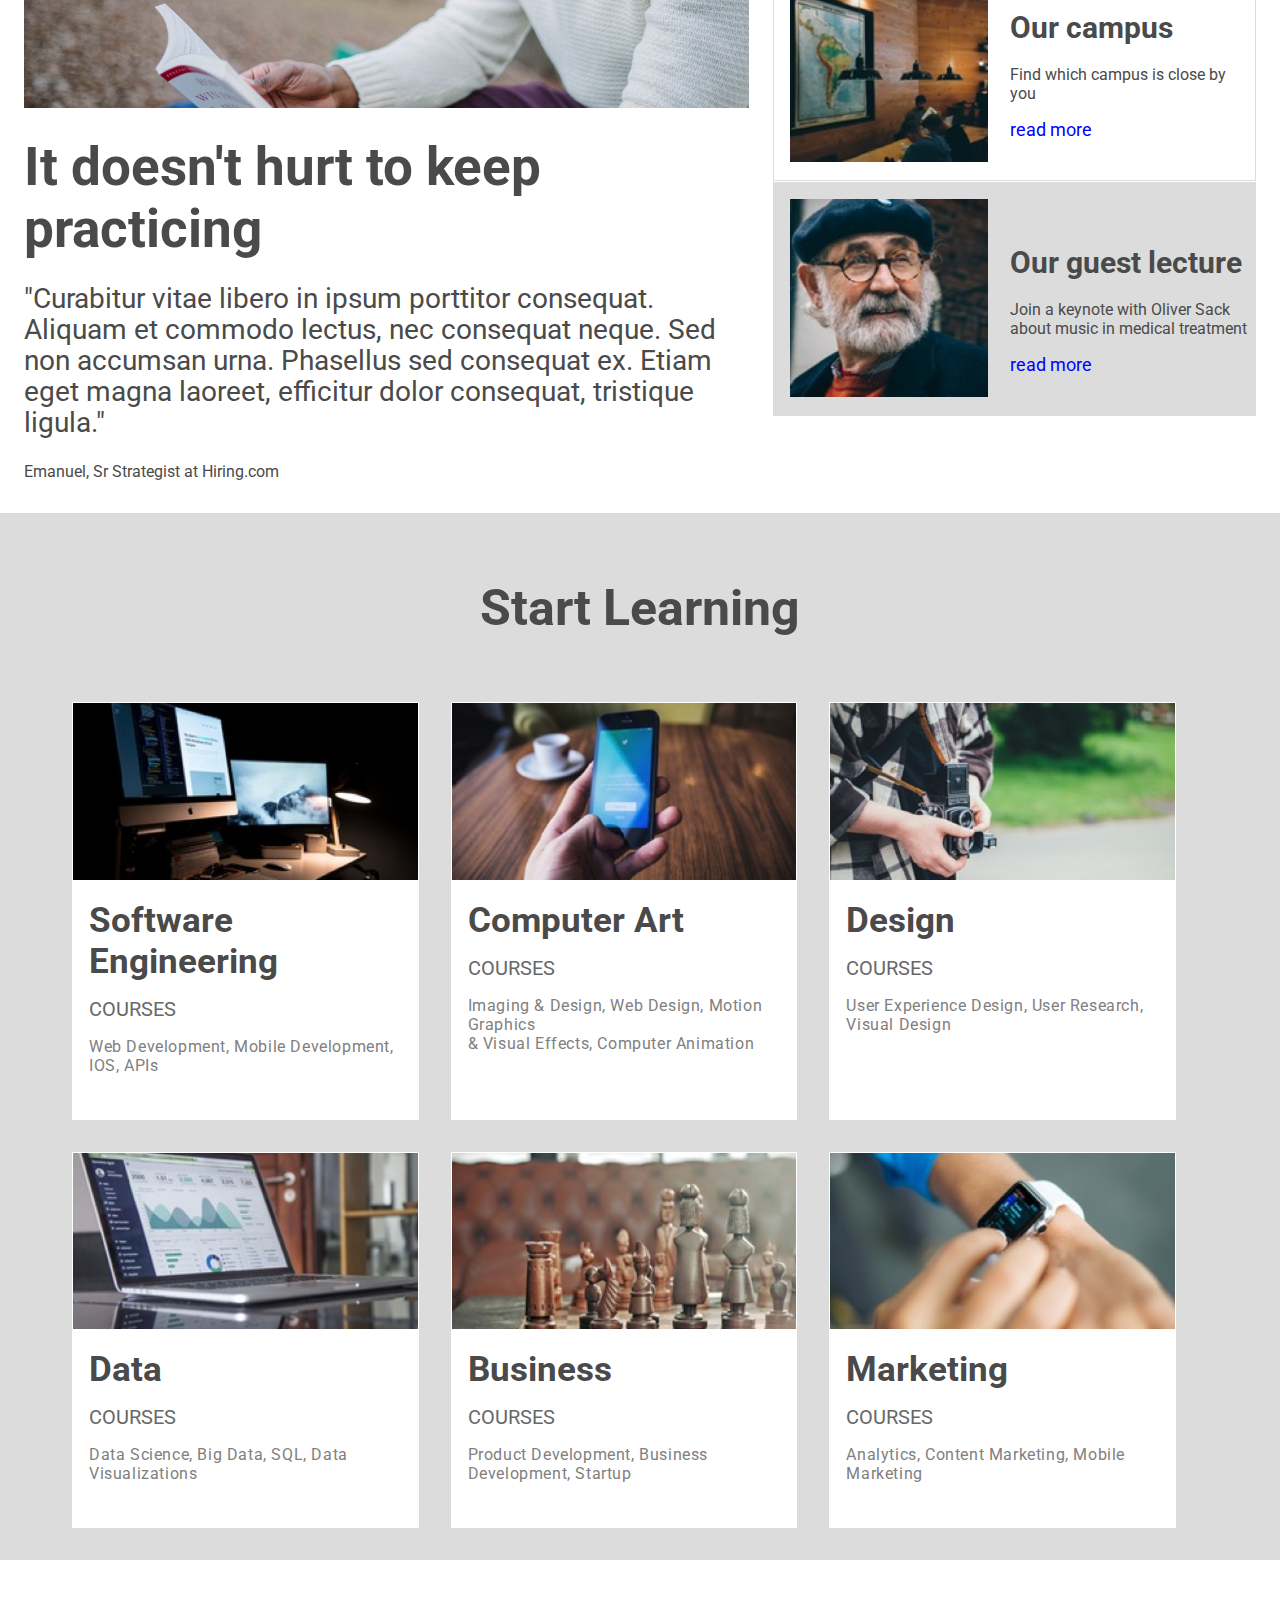
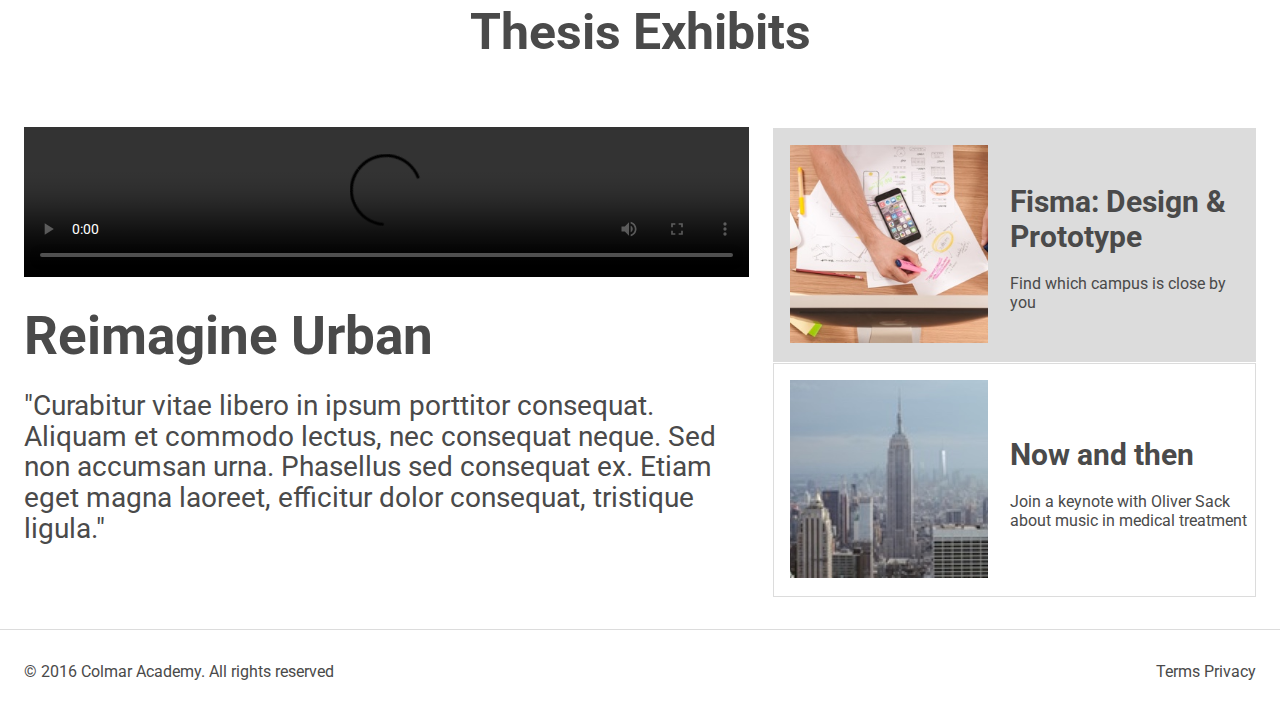
==== commit 8bb304e2: "againn" ====
--- a/index.html
+++ b/index.html
@@ -88,7 +88,7 @@
               </div>
               <div class="subsection-child-text">
                   <div><h1 class="child-text-title">Orientation date</h1></div>
-                  <div><p class="child-text-content">Tue 10/11 & Wed 10/12 - 8am to 3pm at rose hall</p></div>
+                  <div><p class="child-text-content">Tue 10/11 & Wed 10/12 - 8am to 3pm </p></div>
                   <div><a class="child-text-link" href="#">read more</a></div>
               </div>
           </div>
--- a/style.css
+++ b/style.css
@@ -405,7 +405,7 @@
 
 .caption-description-text{
     margin-bottom: 20px;
-    font-size: 20px;
+    font-size: 16px;
     letter-spacing: 0.6px;
     color: #808080;
 }
